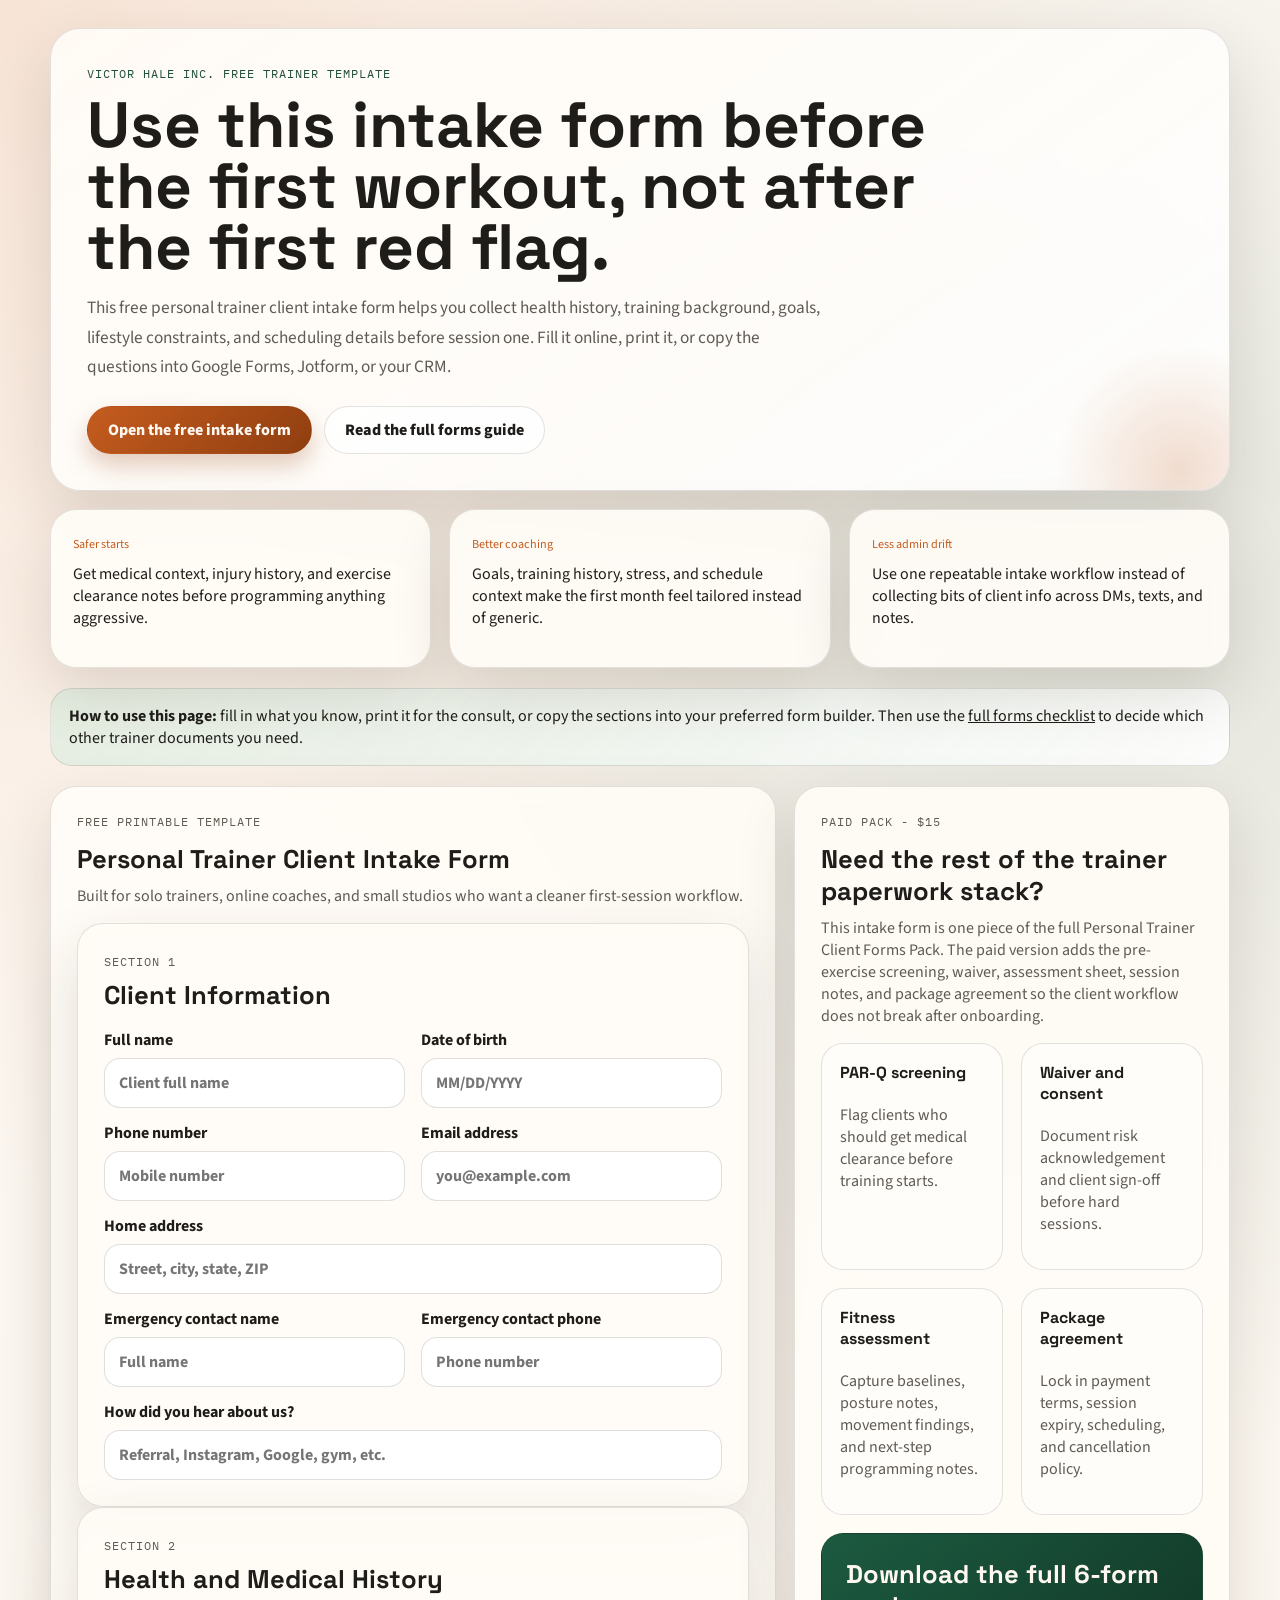
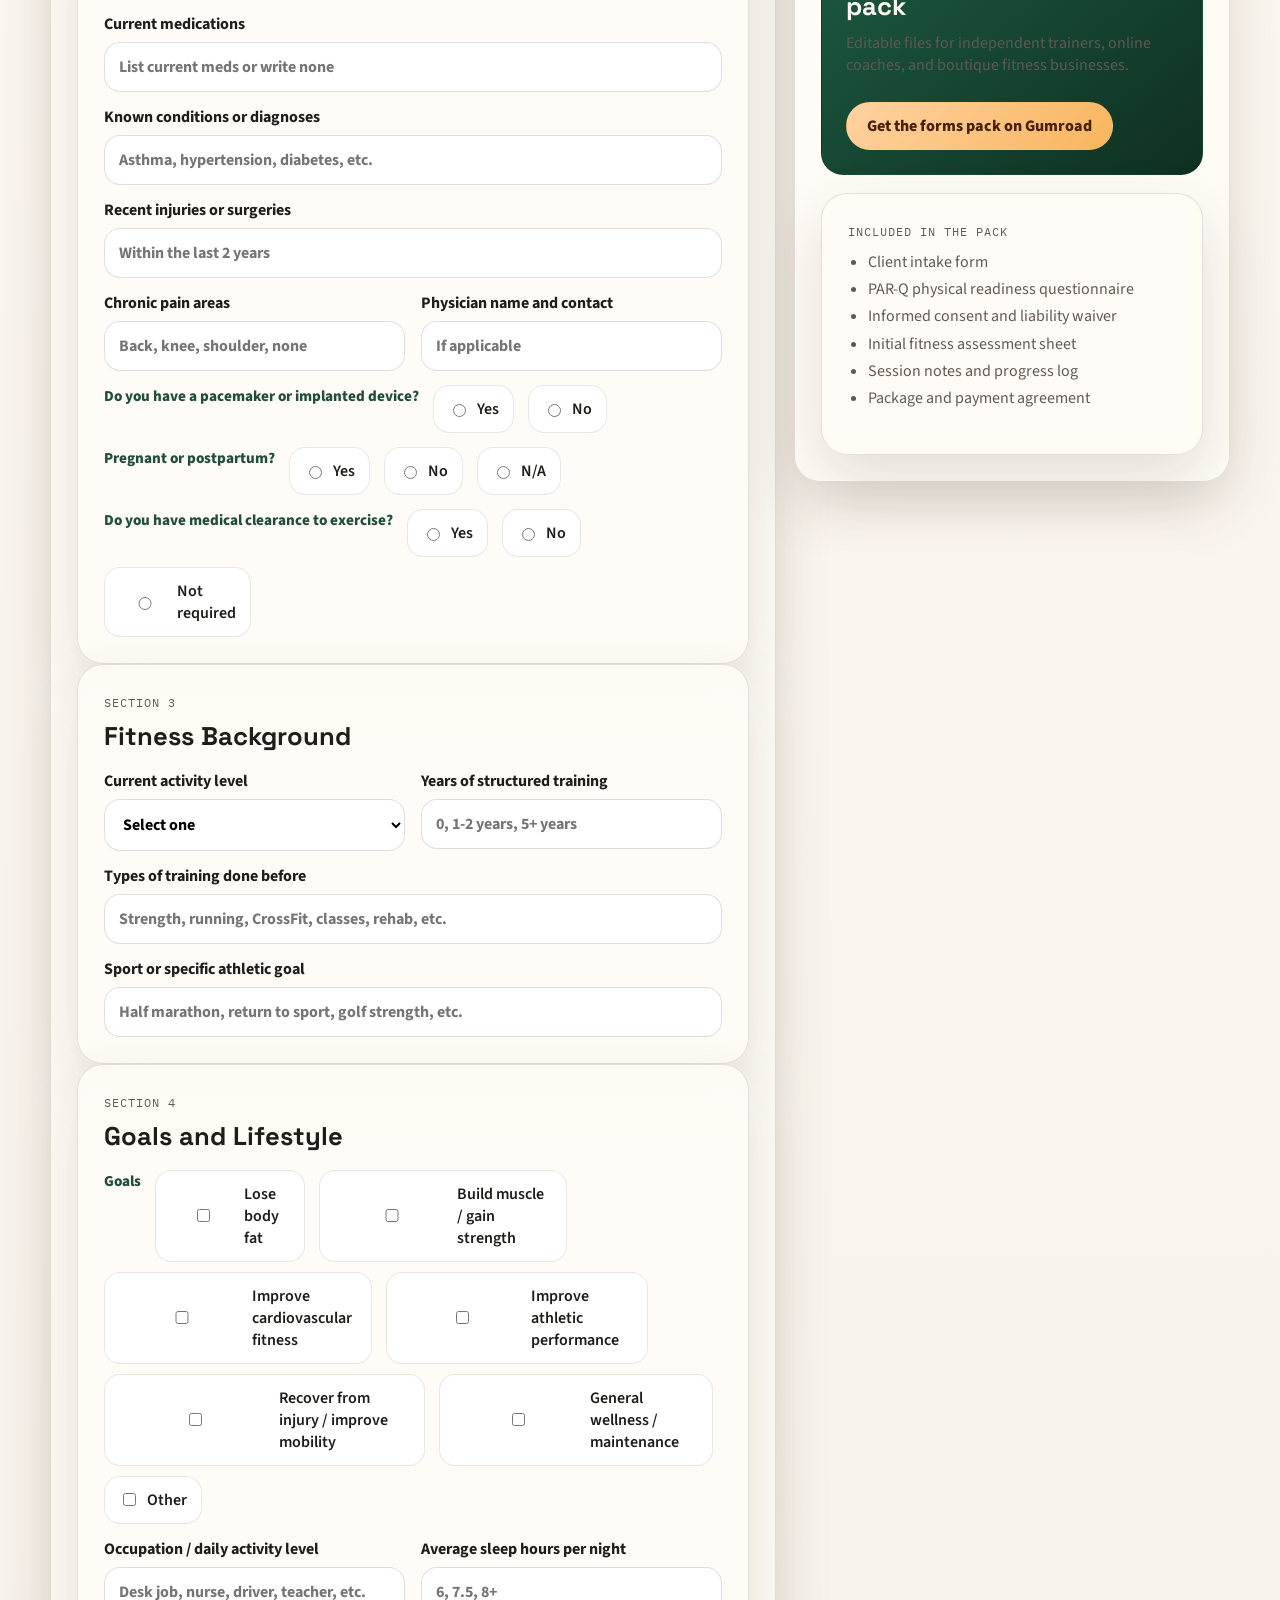
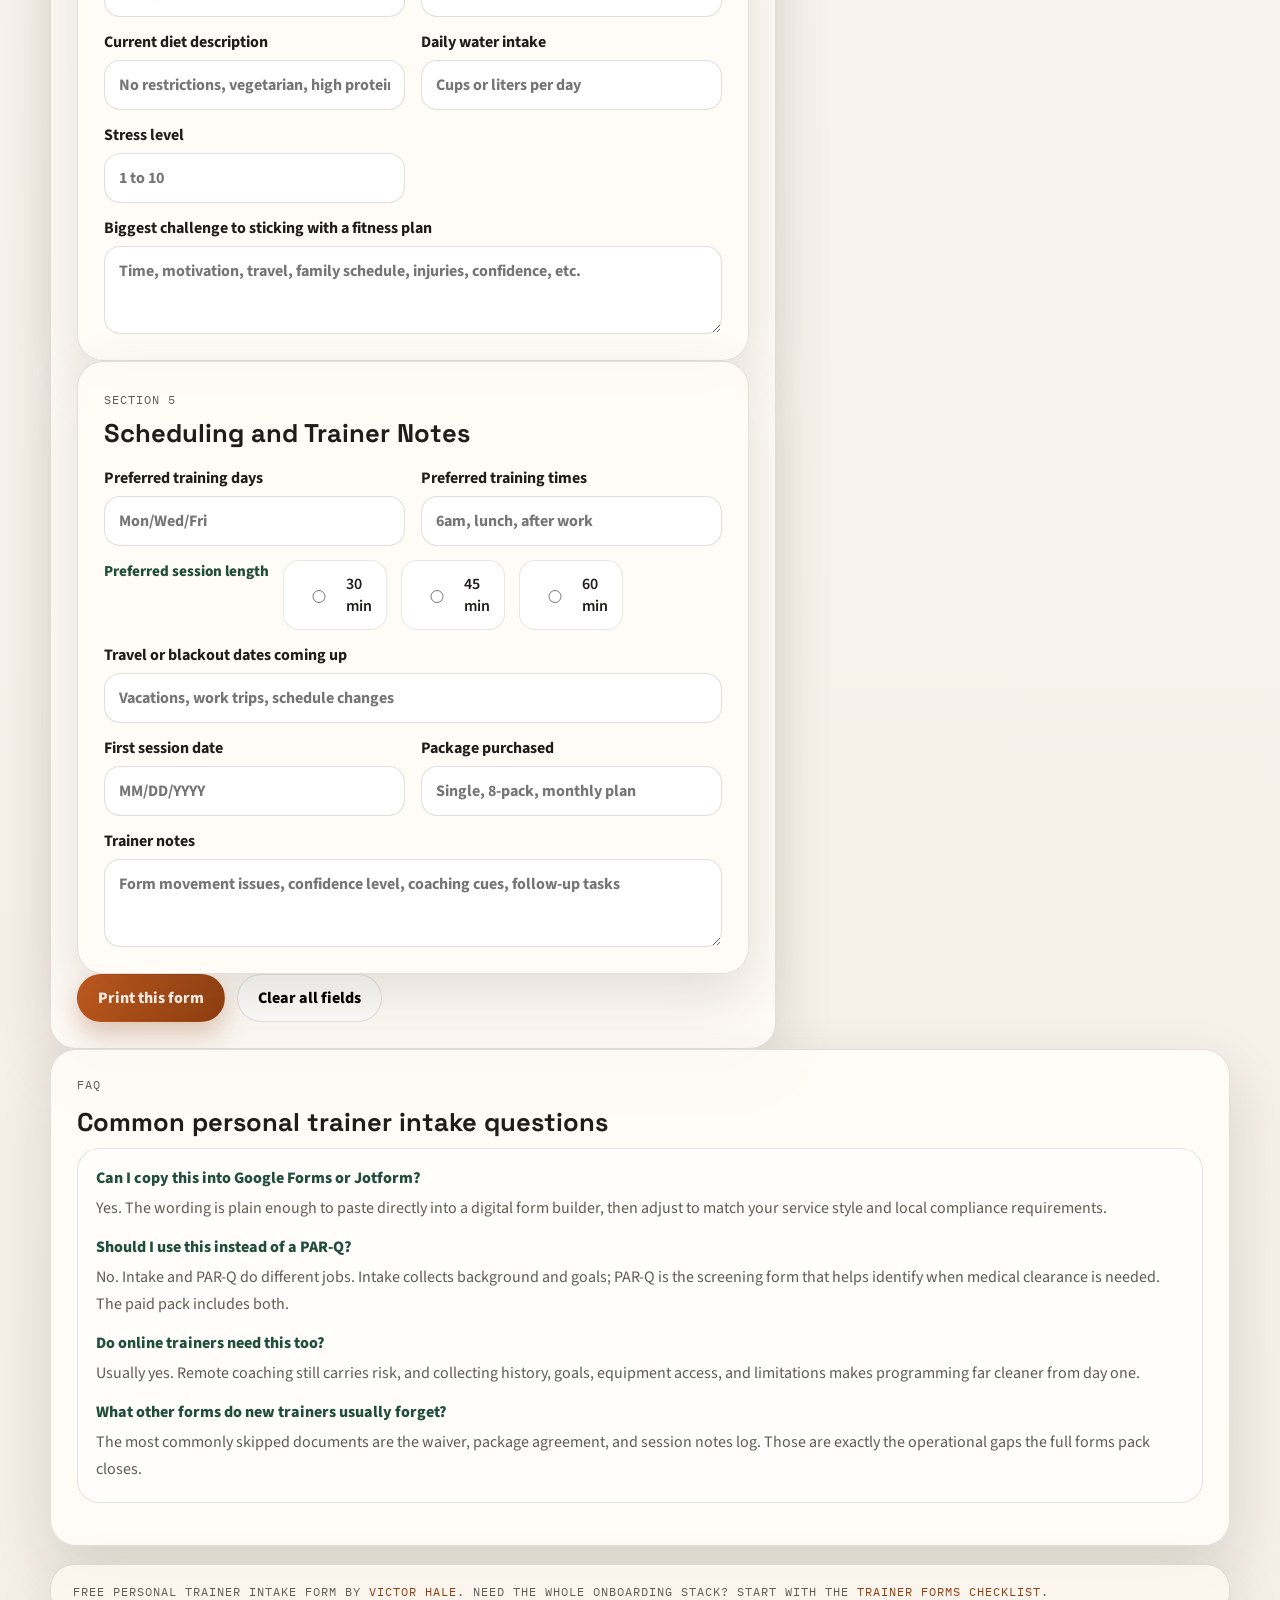
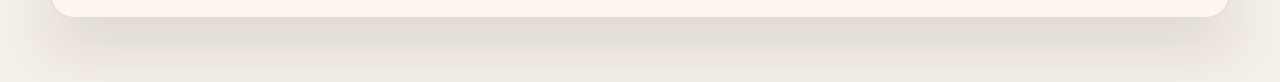
==== index.html @ cdfbf9d0 "Publish personal trainer SEO site" ====
<!doctype html>
<html lang="en">
  <head>
    <meta charset="utf-8">
    <meta name="viewport" content="width=device-width, initial-scale=1">
    <title>Free Personal Trainer Client Intake Form (Printable Template)</title>
    <meta
      name="description"
      content="Free printable personal trainer client intake form. Collect health history, fitness background, goals, lifestyle, and scheduling details before the first session."
    >
    <meta
      name="keywords"
      content="personal trainer client intake form, fitness intake form template, personal training forms, free personal trainer paperwork, printable trainer intake form"
    >
    <link rel="preconnect" href="https://fonts.googleapis.com">
    <link rel="preconnect" href="https://fonts.gstatic.com" crossorigin>
    <link
      href="https://fonts.googleapis.com/css2?family=IBM+Plex+Mono:wght@400;500&family=Source+Sans+3:wght@400;600;700&family=Space+Grotesk:wght@500;700&display=swap"
      rel="stylesheet"
    >
    <link rel="stylesheet" href="styles.css">
  </head>
  <body>
    <div class="page">
      <header class="hero">
        <p class="eyebrow">Victor Hale Inc. Free Trainer Template</p>
        <h1>Use this intake form before the first workout, not after the first red flag.</h1>
        <p class="hero-copy">
          This free personal trainer client intake form helps you collect health history, training background,
          goals, lifestyle constraints, and scheduling details before session one. Fill it online, print it, or
          copy the questions into Google Forms, Jotform, or your CRM.
        </p>
        <div class="action-row">
          <a class="button" href="#intake-form">Open the free intake form</a>
          <a class="ghost-button" href="/personal-trainer-forms-checklist.html">Read the full forms guide</a>
        </div>
      </header>

      <section class="proof" aria-label="Why trainers use intake forms">
        <article>
          <span>Safer starts</span>
          <p>Get medical context, injury history, and exercise clearance notes before programming anything aggressive.</p>
        </article>
        <article>
          <span>Better coaching</span>
          <p>Goals, training history, stress, and schedule context make the first month feel tailored instead of generic.</p>
        </article>
        <article>
          <span>Less admin drift</span>
          <p>Use one repeatable intake workflow instead of collecting bits of client info across DMs, texts, and notes.</p>
        </article>
      </section>

      <div class="note-bar">
        <strong>How to use this page:</strong> fill in what you know, print it for the consult, or copy the sections into
        your preferred form builder. Then use the <a href="/personal-trainer-forms-checklist.html">full forms checklist</a>
        to decide which other trainer documents you need.
      </div>

      <main class="content-grid">
        <section class="card" id="intake-form">
          <div class="print-header">Personal Trainer Client Intake Form</div>
          <p class="kicker">Free printable template</p>
          <h2>Personal Trainer Client Intake Form</h2>
          <p class="lede">
            Built for solo trainers, online coaches, and small studios who want a cleaner first-session workflow.
          </p>

          <form id="trainerIntakeForm" autocomplete="off">
            <div class="card">
              <p class="mini-label">Section 1</p>
              <h3>Client Information</h3>
              <div class="field-grid">
                <div class="field">
                  <label>Full name
                    <input type="text" placeholder="Client full name">
                  </label>
                </div>
                <div class="field">
                  <label>Date of birth
                    <input type="text" placeholder="MM/DD/YYYY">
                  </label>
                </div>
                <div class="field">
                  <label>Phone number
                    <input type="text" placeholder="Mobile number">
                  </label>
                </div>
                <div class="field">
                  <label>Email address
                    <input type="text" placeholder="you@example.com">
                  </label>
                </div>
                <div class="field full">
                  <label>Home address
                    <input type="text" placeholder="Street, city, state, ZIP">
                  </label>
                </div>
                <div class="field">
                  <label>Emergency contact name
                    <input type="text" placeholder="Full name">
                  </label>
                </div>
                <div class="field">
                  <label>Emergency contact phone
                    <input type="text" placeholder="Phone number">
                  </label>
                </div>
                <div class="field full">
                  <label>How did you hear about us?
                    <input type="text" placeholder="Referral, Instagram, Google, gym, etc.">
                  </label>
                </div>
              </div>
            </div>

            <div class="card">
              <p class="mini-label">Section 2</p>
              <h3>Health and Medical History</h3>
              <div class="field-grid">
                <div class="field full">
                  <label>Current medications
                    <input type="text" placeholder="List current meds or write none">
                  </label>
                </div>
                <div class="field full">
                  <label>Known conditions or diagnoses
                    <input type="text" placeholder="Asthma, hypertension, diabetes, etc.">
                  </label>
                </div>
                <div class="field full">
                  <label>Recent injuries or surgeries
                    <input type="text" placeholder="Within the last 2 years">
                  </label>
                </div>
                <div class="field">
                  <label>Chronic pain areas
                    <input type="text" placeholder="Back, knee, shoulder, none">
                  </label>
                </div>
                <div class="field">
                  <label>Physician name and contact
                    <input type="text" placeholder="If applicable">
                  </label>
                </div>
                <div class="radio-row">
                  <span class="section-label">Do you have a pacemaker or implanted device?</span>
                  <label><input type="radio" name="device"> Yes</label>
                  <label><input type="radio" name="device"> No</label>
                </div>
                <div class="radio-row">
                  <span class="section-label">Pregnant or postpartum?</span>
                  <label><input type="radio" name="pregnancy"> Yes</label>
                  <label><input type="radio" name="pregnancy"> No</label>
                  <label><input type="radio" name="pregnancy"> N/A</label>
                </div>
                <div class="radio-row">
                  <span class="section-label">Do you have medical clearance to exercise?</span>
                  <label><input type="radio" name="clearance"> Yes</label>
                  <label><input type="radio" name="clearance"> No</label>
                  <label><input type="radio" name="clearance"> Not required</label>
                </div>
              </div>
            </div>

            <div class="card">
              <p class="mini-label">Section 3</p>
              <h3>Fitness Background</h3>
              <div class="field-grid">
                <div class="field">
                  <label>Current activity level
                    <select>
                      <option value="">Select one</option>
                      <option>Sedentary</option>
                      <option>Light</option>
                      <option>Moderate</option>
                      <option>Active</option>
                      <option>Very active</option>
                    </select>
                  </label>
                </div>
                <div class="field">
                  <label>Years of structured training
                    <input type="text" placeholder="0, 1-2 years, 5+ years">
                  </label>
                </div>
                <div class="field full">
                  <label>Types of training done before
                    <input type="text" placeholder="Strength, running, CrossFit, classes, rehab, etc.">
                  </label>
                </div>
                <div class="field full">
                  <label>Sport or specific athletic goal
                    <input type="text" placeholder="Half marathon, return to sport, golf strength, etc.">
                  </label>
                </div>
              </div>
            </div>

            <div class="card">
              <p class="mini-label">Section 4</p>
              <h3>Goals and Lifestyle</h3>
              <div class="field-grid">
                <div class="check-row">
                  <span class="section-label">Goals</span>
                  <label><input type="checkbox"> Lose body fat</label>
                  <label><input type="checkbox"> Build muscle / gain strength</label>
                  <label><input type="checkbox"> Improve cardiovascular fitness</label>
                  <label><input type="checkbox"> Improve athletic performance</label>
                  <label><input type="checkbox"> Recover from injury / improve mobility</label>
                  <label><input type="checkbox"> General wellness / maintenance</label>
                  <label><input type="checkbox"> Other</label>
                </div>
                <div class="field">
                  <label>Occupation / daily activity level
                    <input type="text" placeholder="Desk job, nurse, driver, teacher, etc.">
                  </label>
                </div>
                <div class="field">
                  <label>Average sleep hours per night
                    <input type="text" placeholder="6, 7.5, 8+">
                  </label>
                </div>
                <div class="field">
                  <label>Current diet description
                    <input type="text" placeholder="No restrictions, vegetarian, high protein, etc.">
                  </label>
                </div>
                <div class="field">
                  <label>Daily water intake
                    <input type="text" placeholder="Cups or liters per day">
                  </label>
                </div>
                <div class="field">
                  <label>Stress level
                    <input type="text" placeholder="1 to 10">
                  </label>
                </div>
                <div class="field full">
                  <label>Biggest challenge to sticking with a fitness plan
                    <textarea placeholder="Time, motivation, travel, family schedule, injuries, confidence, etc."></textarea>
                  </label>
                </div>
              </div>
            </div>

            <div class="card">
              <p class="mini-label">Section 5</p>
              <h3>Scheduling and Trainer Notes</h3>
              <div class="field-grid">
                <div class="field">
                  <label>Preferred training days
                    <input type="text" placeholder="Mon/Wed/Fri">
                  </label>
                </div>
                <div class="field">
                  <label>Preferred training times
                    <input type="text" placeholder="6am, lunch, after work">
                  </label>
                </div>
                <div class="pill-row">
                  <span class="section-label">Preferred session length</span>
                  <label><input type="radio" name="session-length"> 30 min</label>
                  <label><input type="radio" name="session-length"> 45 min</label>
                  <label><input type="radio" name="session-length"> 60 min</label>
                </div>
                <div class="field full">
                  <label>Travel or blackout dates coming up
                    <input type="text" placeholder="Vacations, work trips, schedule changes">
                  </label>
                </div>
                <div class="field">
                  <label>First session date
                    <input type="text" placeholder="MM/DD/YYYY">
                  </label>
                </div>
                <div class="field">
                  <label>Package purchased
                    <input type="text" placeholder="Single, 8-pack, monthly plan">
                  </label>
                </div>
                <div class="field full">
                  <label>Trainer notes
                    <textarea placeholder="Form movement issues, confidence level, coaching cues, follow-up tasks"></textarea>
                  </label>
                </div>
              </div>
            </div>
          </form>

          <div class="button-row action-row">
            <button class="button" id="printButton" type="button">Print this form</button>
            <button class="ghost-button" id="clearButton" type="button">Clear all fields</button>
          </div>
        </section>

        <aside class="card sidebar-card">
          <p class="kicker">Paid pack - $15</p>
          <h2>Need the rest of the trainer paperwork stack?</h2>
          <p>
            This intake form is one piece of the full Personal Trainer Client Forms Pack. The paid version adds the
            pre-exercise screening, waiver, assessment sheet, session notes, and package agreement so the client
            workflow does not break after onboarding.
          </p>
          <div class="pack-grid">
            <div class="pack-card">
              <h4>PAR-Q screening</h4>
              <p>Flag clients who should get medical clearance before training starts.</p>
            </div>
            <div class="pack-card">
              <h4>Waiver and consent</h4>
              <p>Document risk acknowledgement and client sign-off before hard sessions.</p>
            </div>
            <div class="pack-card">
              <h4>Fitness assessment</h4>
              <p>Capture baselines, posture notes, movement findings, and next-step programming notes.</p>
            </div>
            <div class="pack-card">
              <h4>Package agreement</h4>
              <p>Lock in payment terms, session expiry, scheduling, and cancellation policy.</p>
            </div>
          </div>
          <div class="cta" style="margin-top: 18px;">
            <h3>Download the full 6-form pack</h3>
            <p>Editable files for independent trainers, online coaches, and boutique fitness businesses.</p>
            <a class="button" href="https://victorhale1.gumroad.com/l/ynisz" target="_blank" rel="noopener">Get the forms pack on Gumroad</a>
          </div>
          <div class="card" style="margin-top: 18px;">
            <p class="mini-label">Included in the pack</p>
            <ul class="checklist">
              <li>Client intake form</li>
              <li>PAR-Q physical readiness questionnaire</li>
              <li>Informed consent and liability waiver</li>
              <li>Initial fitness assessment sheet</li>
              <li>Session notes and progress log</li>
              <li>Package and payment agreement</li>
            </ul>
          </div>
        </aside>
      </main>

      <section class="card">
        <p class="kicker">FAQ</p>
        <h2>Common personal trainer intake questions</h2>
        <dl class="faq">
          <dt>Can I copy this into Google Forms or Jotform?</dt>
          <dd>Yes. The wording is plain enough to paste directly into a digital form builder, then adjust to match your service style and local compliance requirements.</dd>

          <dt>Should I use this instead of a PAR-Q?</dt>
          <dd>No. Intake and PAR-Q do different jobs. Intake collects background and goals; PAR-Q is the screening form that helps identify when medical clearance is needed. The paid pack includes both.</dd>

          <dt>Do online trainers need this too?</dt>
          <dd>Usually yes. Remote coaching still carries risk, and collecting history, goals, equipment access, and limitations makes programming far cleaner from day one.</dd>

          <dt>What other forms do new trainers usually forget?</dt>
          <dd>The most commonly skipped documents are the waiver, package agreement, and session notes log. Those are exactly the operational gaps the full forms pack closes.</dd>
        </dl>
      </section>

      <footer class="footer">
        Free personal trainer intake form by <a href="https://victorhale1.gumroad.com/l/ynisz" target="_blank" rel="noopener">Victor Hale</a>.
        Need the whole onboarding stack? Start with the <a href="/personal-trainer-forms-checklist.html">trainer forms checklist</a>.
      </footer>
    </div>

    <script>
      const form = document.getElementById("trainerIntakeForm");
      document.getElementById("printButton").addEventListener("click", () => window.print());
      document.getElementById("clearButton").addEventListener("click", () => form.reset());
    </script>
  </body>
</html>
---- styles.css ----
:root {
  --bg: #f4efe7;
  --paper: rgba(255, 252, 247, 0.92);
  --paper-strong: #fffdf9;
  --ink: #1f1d1a;
  --muted: #5f5a53;
  --line: rgba(31, 29, 26, 0.12);
  --brand: #c55c1f;
  --brand-deep: #8f3e10;
  --brand-soft: #f6dcc7;
  --accent: #204e39;
  --accent-soft: #dcecdf;
  --shadow: 0 24px 60px rgba(60, 45, 28, 0.14);
}

* {
  box-sizing: border-box;
}

html {
  scroll-behavior: smooth;
}

body {
  margin: 0;
  font-family: "Source Sans 3", sans-serif;
  color: var(--ink);
  background:
    radial-gradient(circle at top left, rgba(197, 92, 31, 0.14), transparent 24%),
    radial-gradient(circle at 85% 12%, rgba(32, 78, 57, 0.12), transparent 20%),
    linear-gradient(180deg, #fffaf4 0%, var(--bg) 100%);
}

a {
  color: inherit;
}

button,
input,
select,
textarea {
  font: inherit;
}

.page {
  width: min(1180px, calc(100% - 32px));
  margin: 0 auto;
  padding: 28px 0 64px;
}

.hero,
.card,
.proof article,
.footer {
  border: 1px solid var(--line);
  box-shadow: var(--shadow);
  backdrop-filter: blur(10px);
}

.hero {
  position: relative;
  overflow: hidden;
  padding: 36px;
  border-radius: 30px;
  background: linear-gradient(145deg, rgba(255, 251, 246, 0.95), rgba(255, 255, 255, 0.88));
}

.hero::after {
  content: "";
  position: absolute;
  inset: auto -80px -110px auto;
  width: 260px;
  height: 260px;
  border-radius: 50%;
  background: radial-gradient(circle, rgba(197, 92, 31, 0.2), transparent 68%);
  pointer-events: none;
}

.eyebrow,
.kicker,
.mini-label,
.footer {
  font-family: "IBM Plex Mono", monospace;
  letter-spacing: 0.08em;
  text-transform: uppercase;
}

.eyebrow,
.kicker {
  margin: 0 0 14px;
  color: var(--accent);
  font-size: 0.78rem;
}

h1,
h2,
h3,
h4,
p,
ul,
ol,
dl {
  margin-top: 0;
}

h1,
h2,
h3,
h4 {
  font-family: "Space Grotesk", sans-serif;
}

h1 {
  max-width: 880px;
  margin-bottom: 16px;
  font-size: clamp(2.8rem, 5vw, 5.1rem);
  line-height: 0.95;
}

.hero-copy,
.lede,
.faq dd,
.note,
.card p,
.checklist li,
.timeline li,
.field-hint {
  color: var(--muted);
}

.hero-copy {
  max-width: 740px;
  margin-bottom: 24px;
  font-size: 1.08rem;
  line-height: 1.7;
}

.action-row,
.button-row,
.proof,
.content-grid,
.two-col,
.benefit-grid,
.pack-grid {
  display: grid;
  gap: 18px;
}

.action-row {
  display: flex;
  flex-wrap: wrap;
  gap: 12px;
  align-items: center;
}

.button,
.ghost-button {
  display: inline-flex;
  align-items: center;
  justify-content: center;
  min-height: 48px;
  padding: 0 20px;
  border-radius: 999px;
  border: 1px solid var(--line);
  font-weight: 800;
  text-decoration: none;
  transition: transform 160ms ease, box-shadow 160ms ease, background 160ms ease;
  cursor: pointer;
}

.button:hover,
.ghost-button:hover {
  transform: translateY(-1px);
}

.button {
  color: #fff8f1;
  background: linear-gradient(135deg, var(--brand), var(--brand-deep));
  border-color: transparent;
  box-shadow: 0 12px 24px rgba(143, 62, 16, 0.26);
}

.ghost-button {
  background: rgba(255, 255, 255, 0.72);
}

.proof {
  margin: 18px 0;
  grid-template-columns: repeat(3, minmax(0, 1fr));
}

.proof article,
.card {
  border-radius: 26px;
  background: var(--paper);
}

.proof article {
  padding: 22px;
}

.proof span,
.mini-label {
  display: inline-block;
  margin-bottom: 10px;
  color: var(--brand);
  font-size: 0.76rem;
}

.content-grid {
  grid-template-columns: minmax(0, 1.5fr) minmax(300px, 0.9fr);
  align-items: start;
}

.card {
  padding: 26px;
}

.card h2,
.card h3 {
  margin-bottom: 10px;
  font-size: clamp(1.5rem, 2vw, 2.2rem);
}

.field-grid,
.signature-grid {
  display: grid;
  gap: 14px 16px;
  grid-template-columns: repeat(2, minmax(0, 1fr));
}

.field-grid {
  margin-top: 18px;
}

.field,
.pill-row,
.radio-row {
  grid-column: span 1;
}

.field.full,
.signature-grid .field,
.pill-row,
.radio-row,
.check-row {
  grid-column: 1 / -1;
}

label {
  display: grid;
  gap: 7px;
  font-weight: 700;
}

input,
select,
textarea {
  width: 100%;
  padding: 13px 14px;
  border: 1px solid rgba(31, 29, 26, 0.14);
  border-radius: 16px;
  background: rgba(255, 255, 255, 0.94);
}

textarea {
  min-height: 88px;
  resize: vertical;
}

.pill-row,
.radio-row,
.check-row {
  display: flex;
  flex-wrap: wrap;
  gap: 10px 14px;
}

.pill-row label,
.radio-row label,
.check-row label {
  display: inline-flex;
  align-items: center;
  gap: 8px;
  padding: 12px 14px;
  border: 1px solid rgba(31, 29, 26, 0.1);
  border-radius: 16px;
  background: rgba(255, 255, 255, 0.9);
  font-weight: 600;
}

.section-label {
  margin-bottom: 8px;
  color: var(--accent);
  font-weight: 800;
  font-size: 0.95rem;
}

.note-bar,
.cta,
.faq,
.pack-card,
.guide-list article {
  border: 1px solid var(--line);
  border-radius: 22px;
}

.note-bar {
  margin: 20px 0;
  padding: 16px 18px;
  background: linear-gradient(135deg, rgba(220, 236, 223, 0.72), rgba(255, 255, 255, 0.88));
}

.cta {
  padding: 24px;
  color: #fff8f1;
  background: linear-gradient(140deg, #1c5a40 0%, #0f3021 100%);
}

.cta h3,
.cta p {
  max-width: 520px;
}

.cta .button {
  margin-top: 10px;
  background: linear-gradient(135deg, #ffd2a3, #f8b55c);
  color: #472103;
  box-shadow: none;
}

.checklist,
.timeline {
  padding-left: 20px;
  line-height: 1.7;
}

.benefit-grid,
.pack-grid,
.guide-list {
  margin-top: 16px;
}

.benefit-grid,
.guide-list {
  grid-template-columns: repeat(2, minmax(0, 1fr));
}

.pack-grid {
  grid-template-columns: repeat(2, minmax(0, 1fr));
}

.pack-card,
.guide-list article {
  padding: 18px;
  background: var(--paper-strong);
}

.faq {
  padding: 18px;
  background: rgba(255, 255, 255, 0.82);
}

.faq dt {
  margin-bottom: 6px;
  color: var(--accent);
  font-weight: 800;
}

.faq dd {
  margin: 0 0 14px;
  line-height: 1.7;
}

.faq dd:last-child {
  margin-bottom: 0;
}

.footer {
  margin-top: 18px;
  padding: 18px 22px;
  border-radius: 24px;
  background: rgba(255, 248, 241, 0.82);
  font-size: 0.78rem;
  color: var(--muted);
}

.footer a {
  color: var(--brand-deep);
  text-decoration: none;
}

.print-header {
  display: none;
}

@media (max-width: 980px) {
  .content-grid,
  .proof,
  .benefit-grid,
  .guide-list,
  .pack-grid,
  .field-grid,
  .signature-grid {
    grid-template-columns: 1fr;
  }

  .hero,
  .card {
    padding: 22px;
  }

  .page {
    width: min(100% - 20px, 1180px);
    padding-top: 20px;
  }
}

@media print {
  body {
    background: #fff;
    color: #000;
    font-size: 11pt;
  }

  .page {
    width: 100%;
    margin: 0;
    padding: 0;
  }

  .hero,
  .proof,
  .note-bar,
  .button-row,
  .cta,
  .footer,
  .sidebar-card,
  .guide-nav {
    display: none !important;
  }

  .card {
    border: 1px solid #bbb;
    box-shadow: none;
    background: #fff;
    break-inside: avoid;
    page-break-inside: avoid;
    margin-bottom: 12px;
  }

  input,
  select,
  textarea {
    border: none;
    border-bottom: 1px solid #999;
    border-radius: 0;
    padding: 3px 0;
    background: transparent;
  }

  .pill-row label,
  .radio-row label,
  .check-row label {
    border: none;
    padding: 0;
    background: transparent;
  }

  .print-header {
    display: block;
    margin-bottom: 12px;
    padding-bottom: 8px;
    border-bottom: 2px solid #000;
    font-family: "Space Grotesk", sans-serif;
    font-size: 16pt;
    font-weight: 700;
  }
}
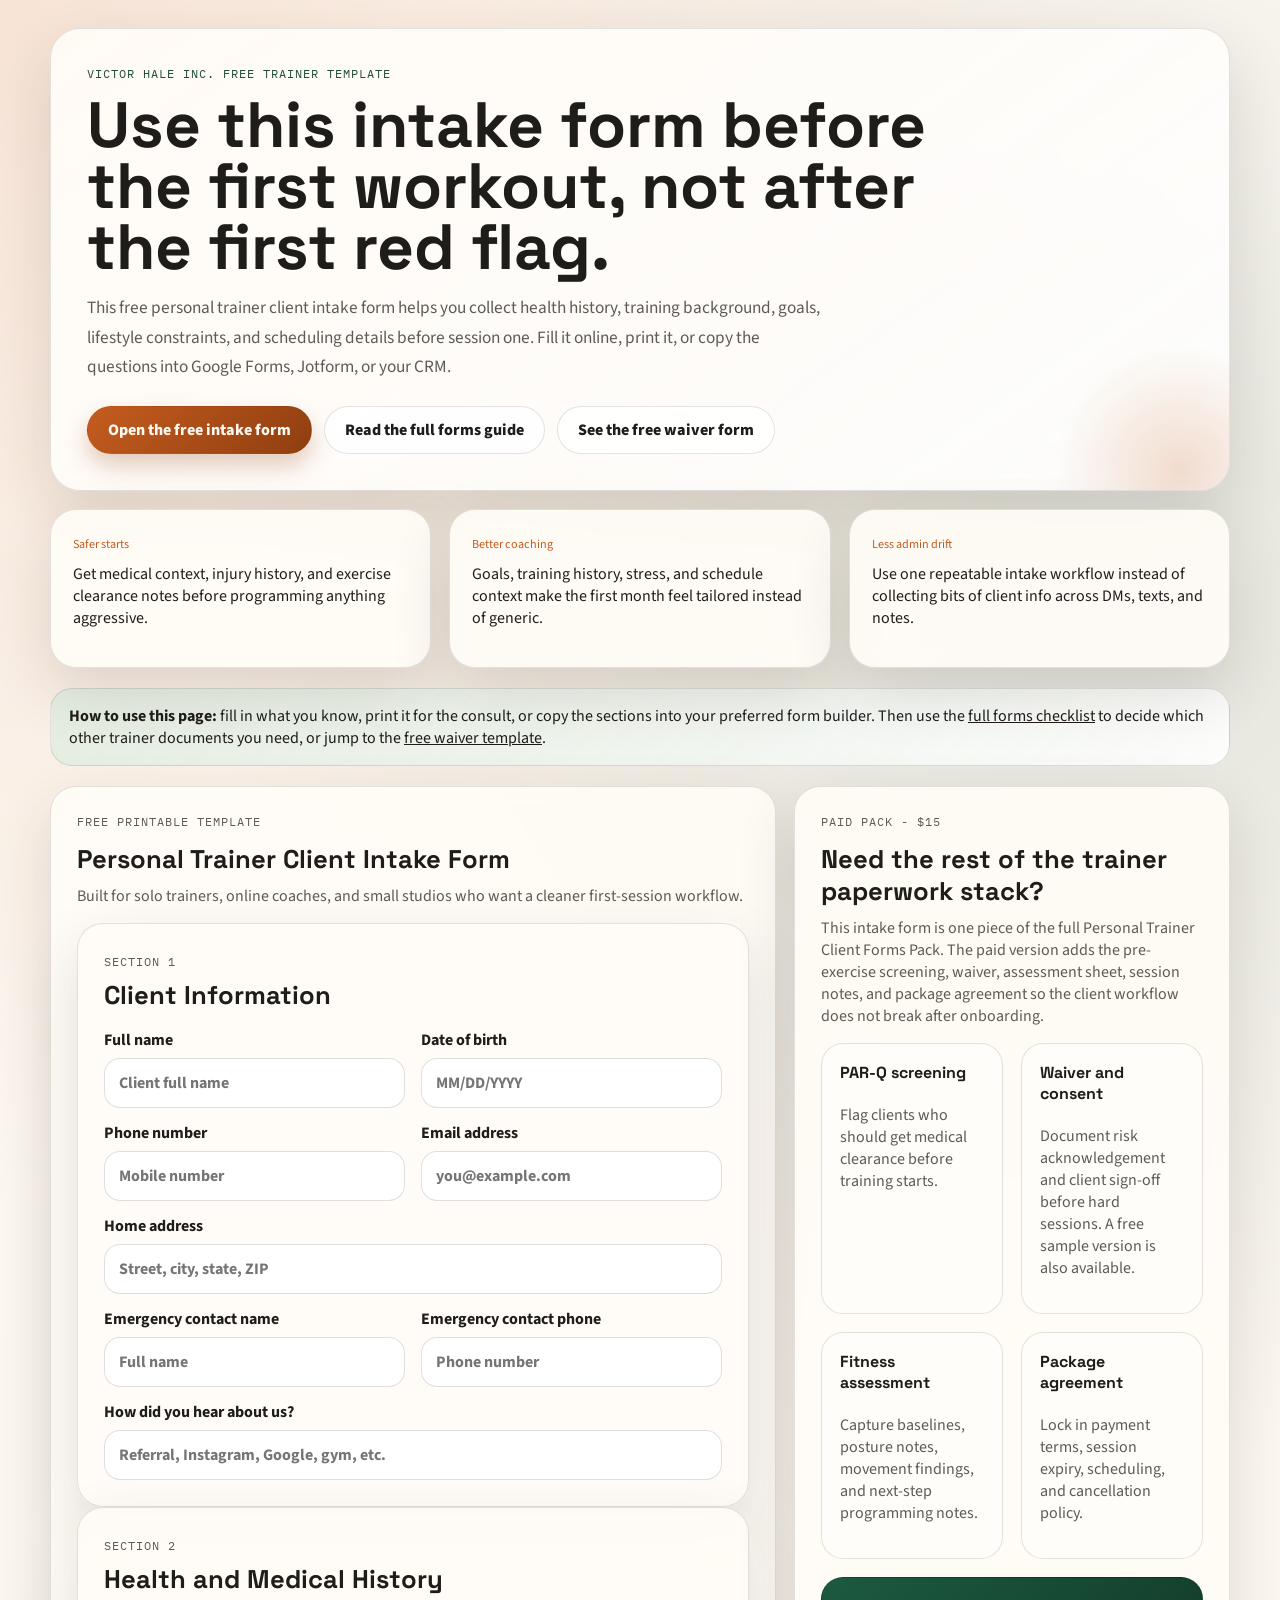
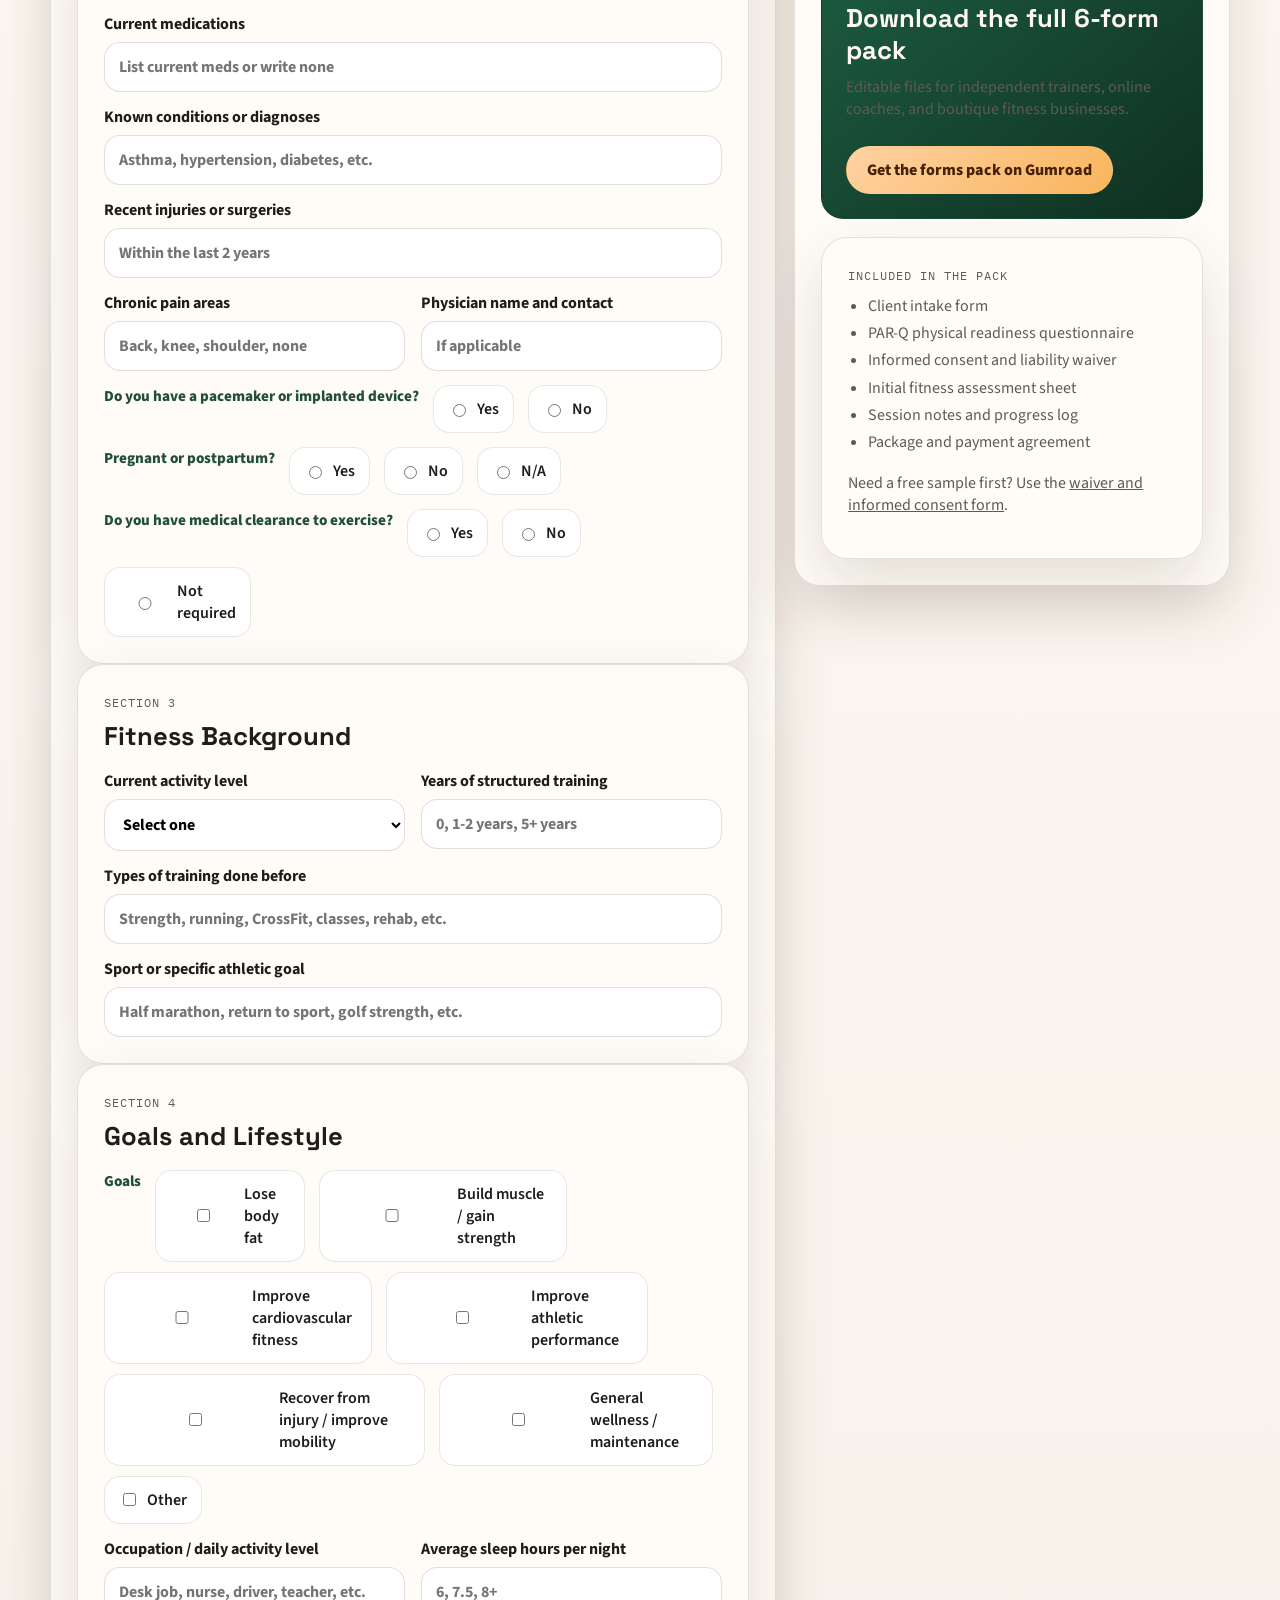
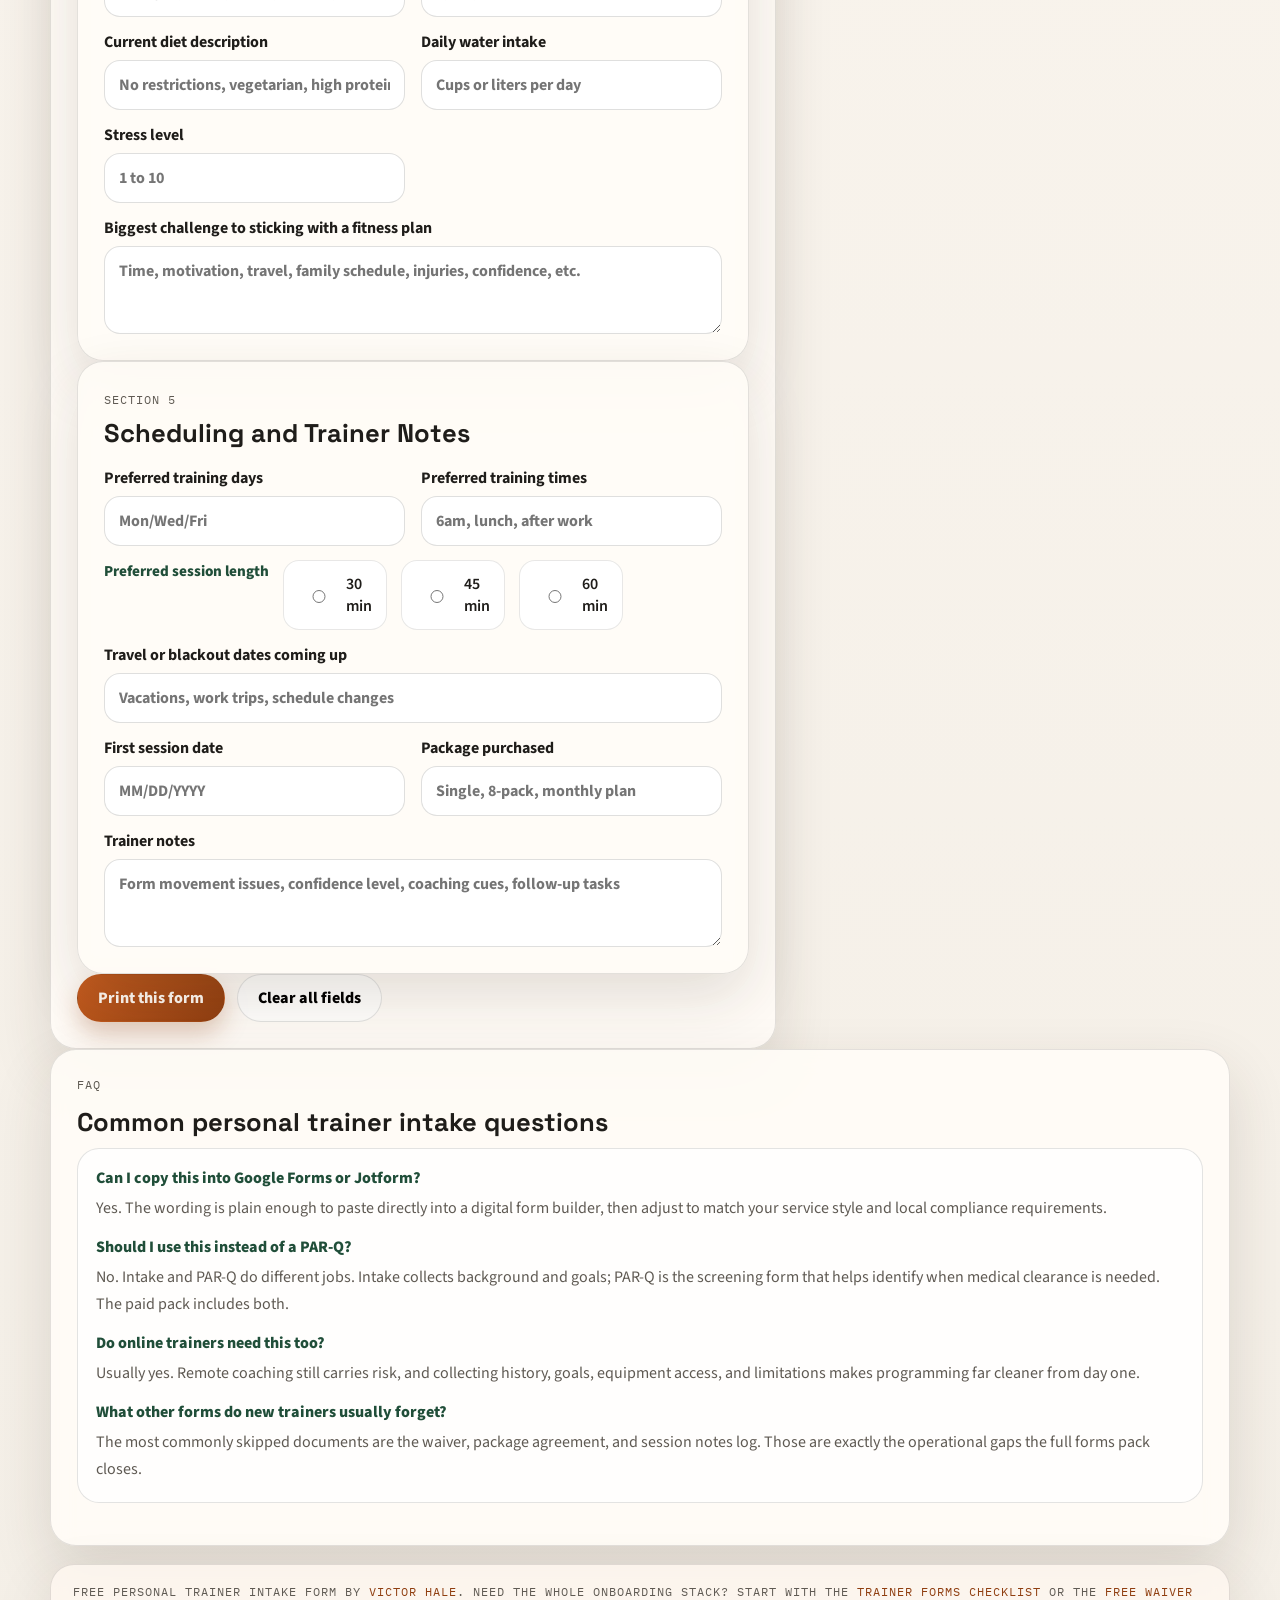
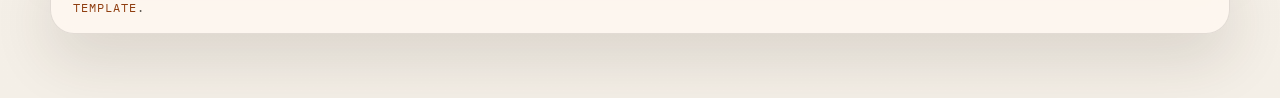
==== commit b69bfd4f: "Add trainer waiver SEO page" ====
--- a/index.html
+++ b/index.html
@@ -32,7 +32,8 @@
         </p>
         <div class="action-row">
           <a class="button" href="#intake-form">Open the free intake form</a>
-          <a class="ghost-button" href="/personal-trainer-forms-checklist.html">Read the full forms guide</a>
+          <a class="ghost-button" href="personal-trainer-forms-checklist.html">Read the full forms guide</a>
+          <a class="ghost-button" href="personal-trainer-waiver-and-informed-consent-form.html">See the free waiver form</a>
         </div>
       </header>
 
@@ -53,8 +54,9 @@
 
       <div class="note-bar">
         <strong>How to use this page:</strong> fill in what you know, print it for the consult, or copy the sections into
-        your preferred form builder. Then use the <a href="/personal-trainer-forms-checklist.html">full forms checklist</a>
-        to decide which other trainer documents you need.
+        your preferred form builder. Then use the <a href="personal-trainer-forms-checklist.html">full forms checklist</a>
+        to decide which other trainer documents you need, or jump to the
+        <a href="personal-trainer-waiver-and-informed-consent-form.html">free waiver template</a>.
       </div>
 
       <main class="content-grid">
@@ -309,7 +311,7 @@
             </div>
             <div class="pack-card">
               <h4>Waiver and consent</h4>
-              <p>Document risk acknowledgement and client sign-off before hard sessions.</p>
+              <p>Document risk acknowledgement and client sign-off before hard sessions. A free sample version is also available.</p>
             </div>
             <div class="pack-card">
               <h4>Fitness assessment</h4>
@@ -335,6 +337,7 @@
               <li>Session notes and progress log</li>
               <li>Package and payment agreement</li>
             </ul>
+            <p class="note">Need a free sample first? Use the <a href="personal-trainer-waiver-and-informed-consent-form.html">waiver and informed consent form</a>.</p>
           </div>
         </aside>
       </main>
@@ -359,7 +362,8 @@
 
       <footer class="footer">
         Free personal trainer intake form by <a href="https://victorhale1.gumroad.com/l/ynisz" target="_blank" rel="noopener">Victor Hale</a>.
-        Need the whole onboarding stack? Start with the <a href="/personal-trainer-forms-checklist.html">trainer forms checklist</a>.
+        Need the whole onboarding stack? Start with the <a href="personal-trainer-forms-checklist.html">trainer forms checklist</a>
+        or the <a href="personal-trainer-waiver-and-informed-consent-form.html">free waiver template</a>.
       </footer>
     </div>
 
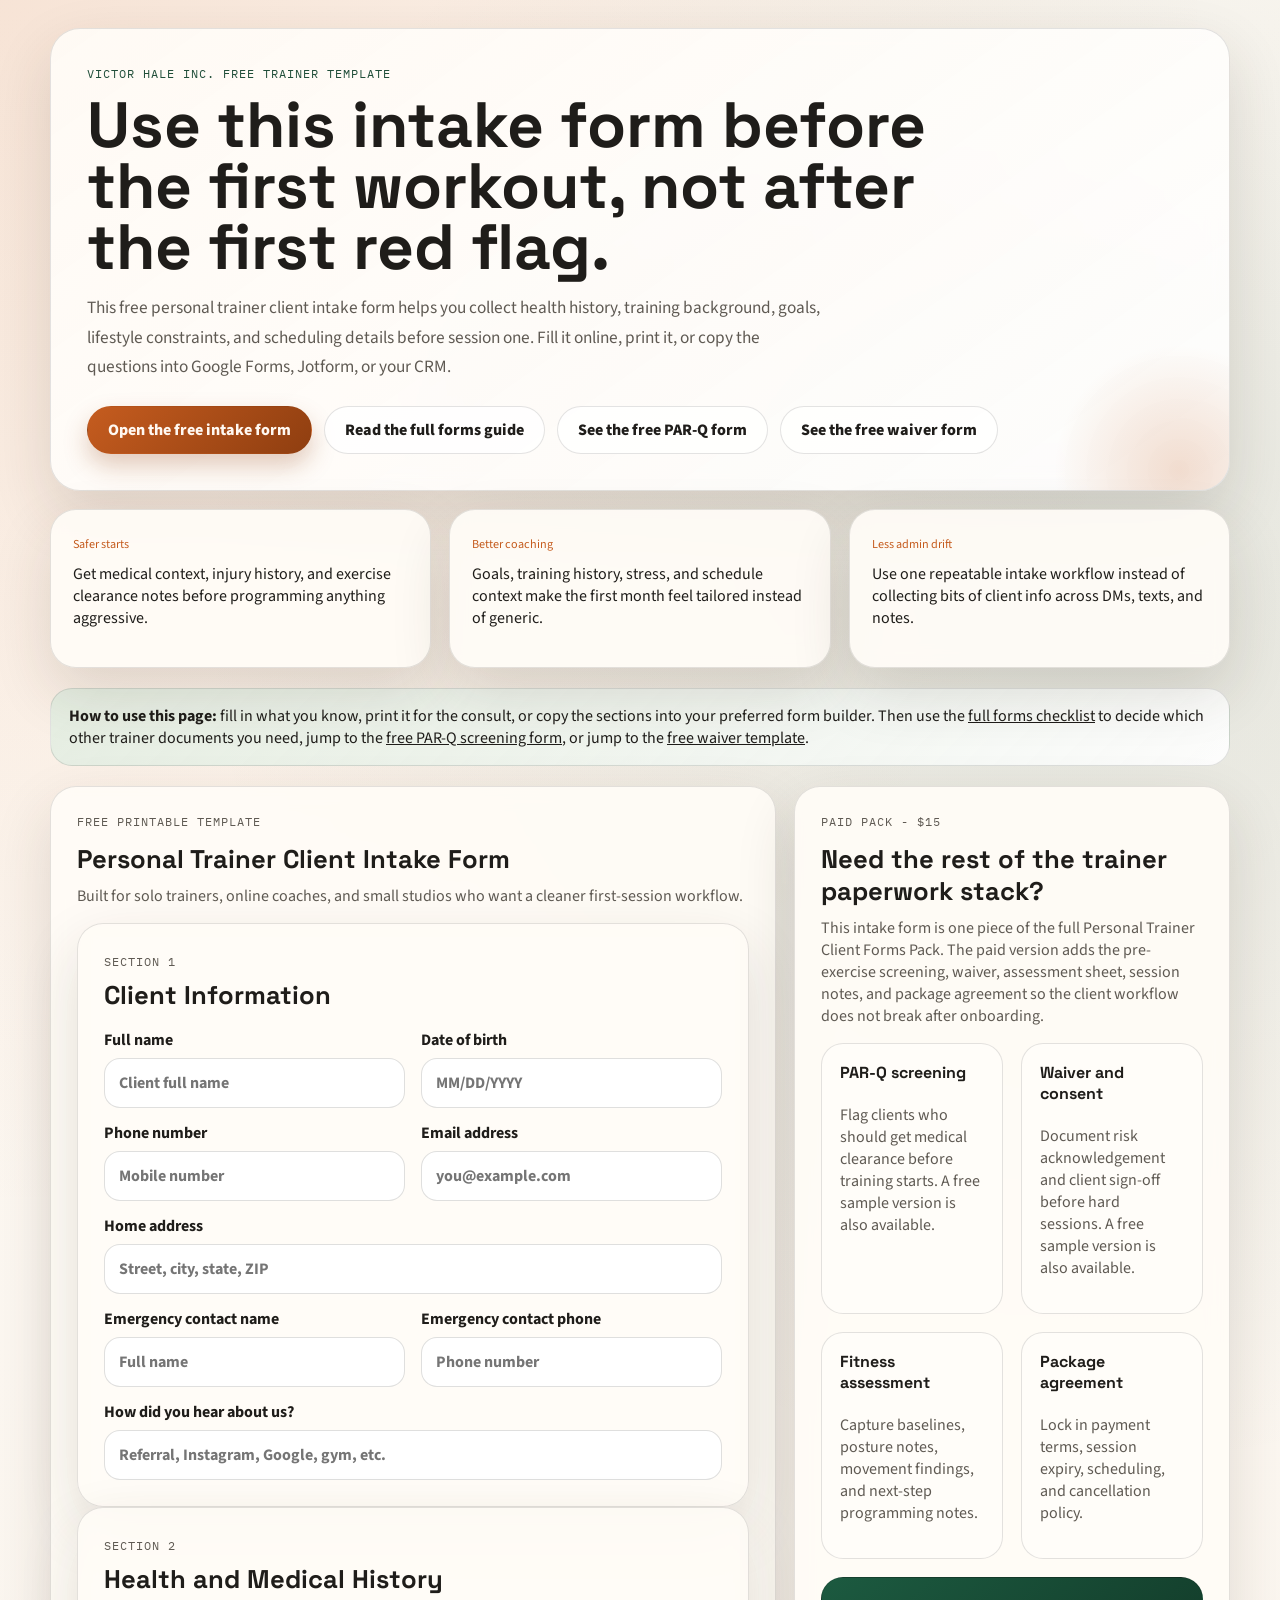
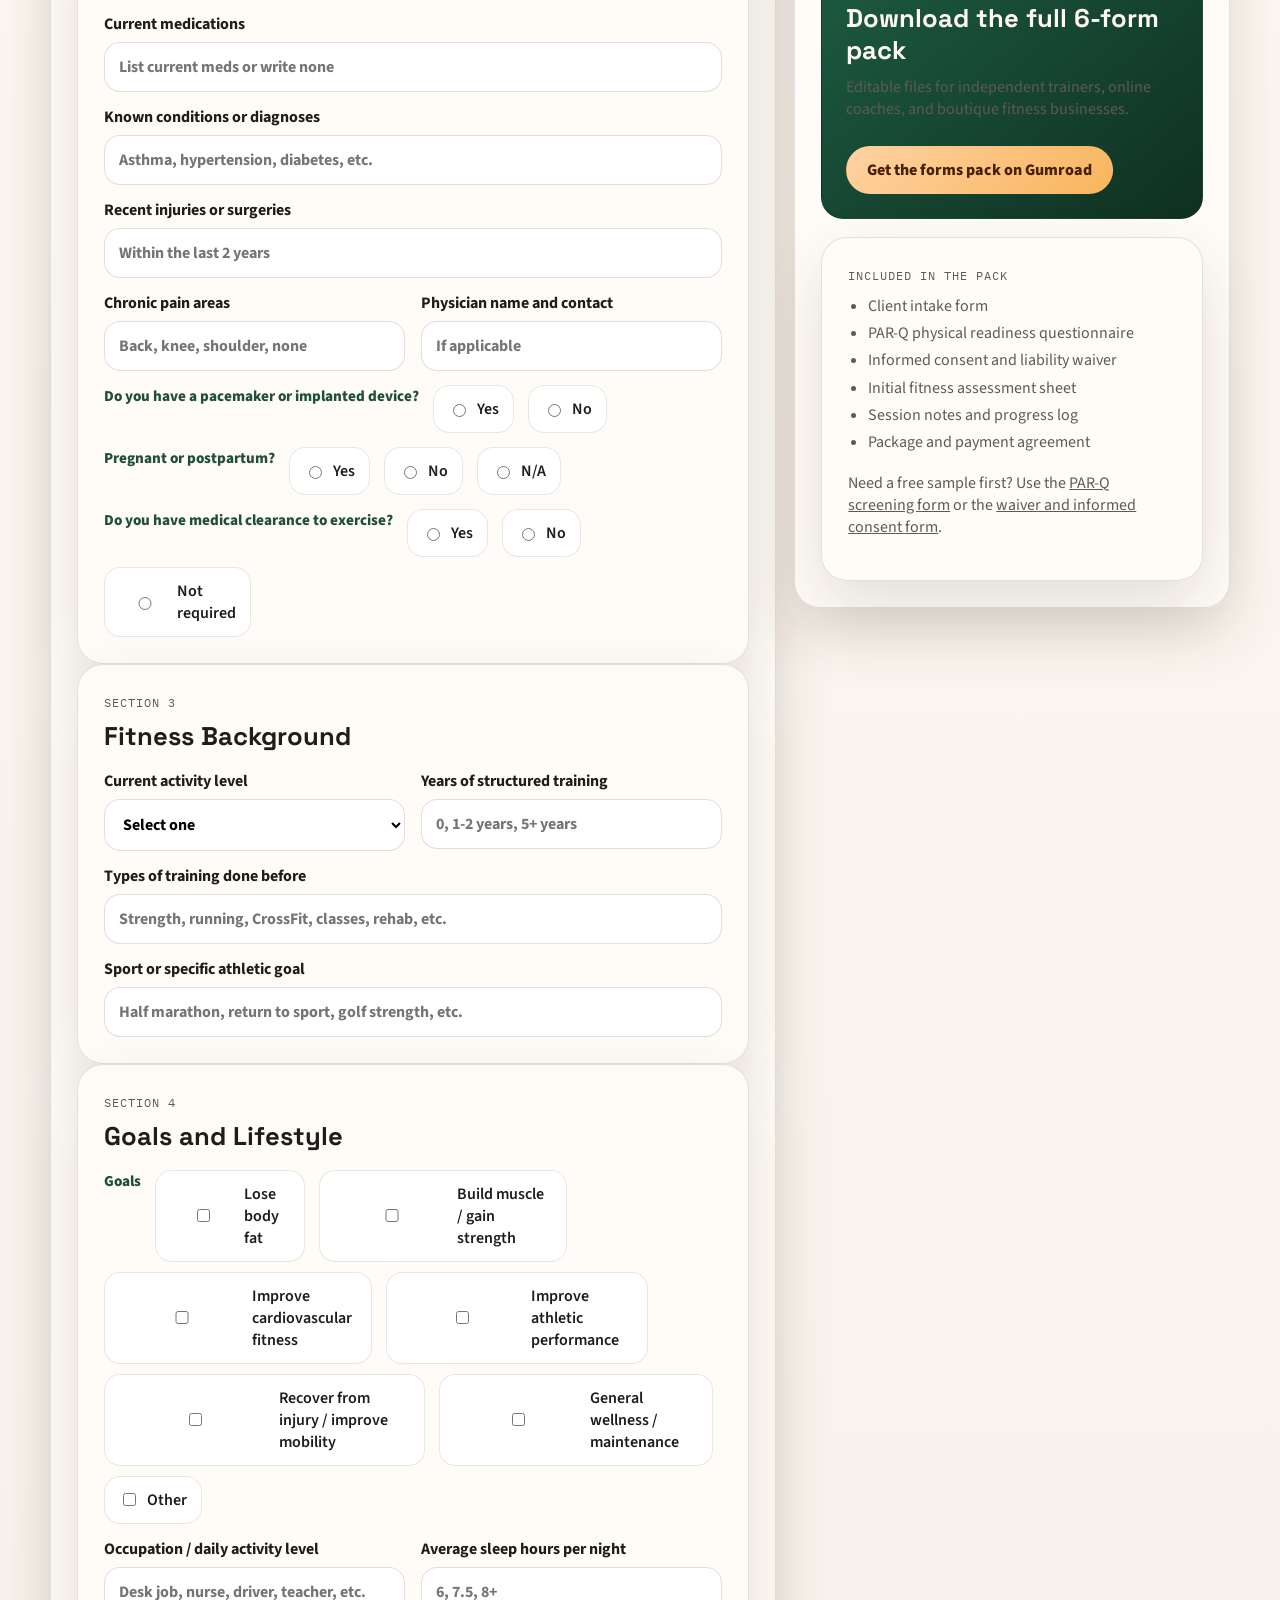
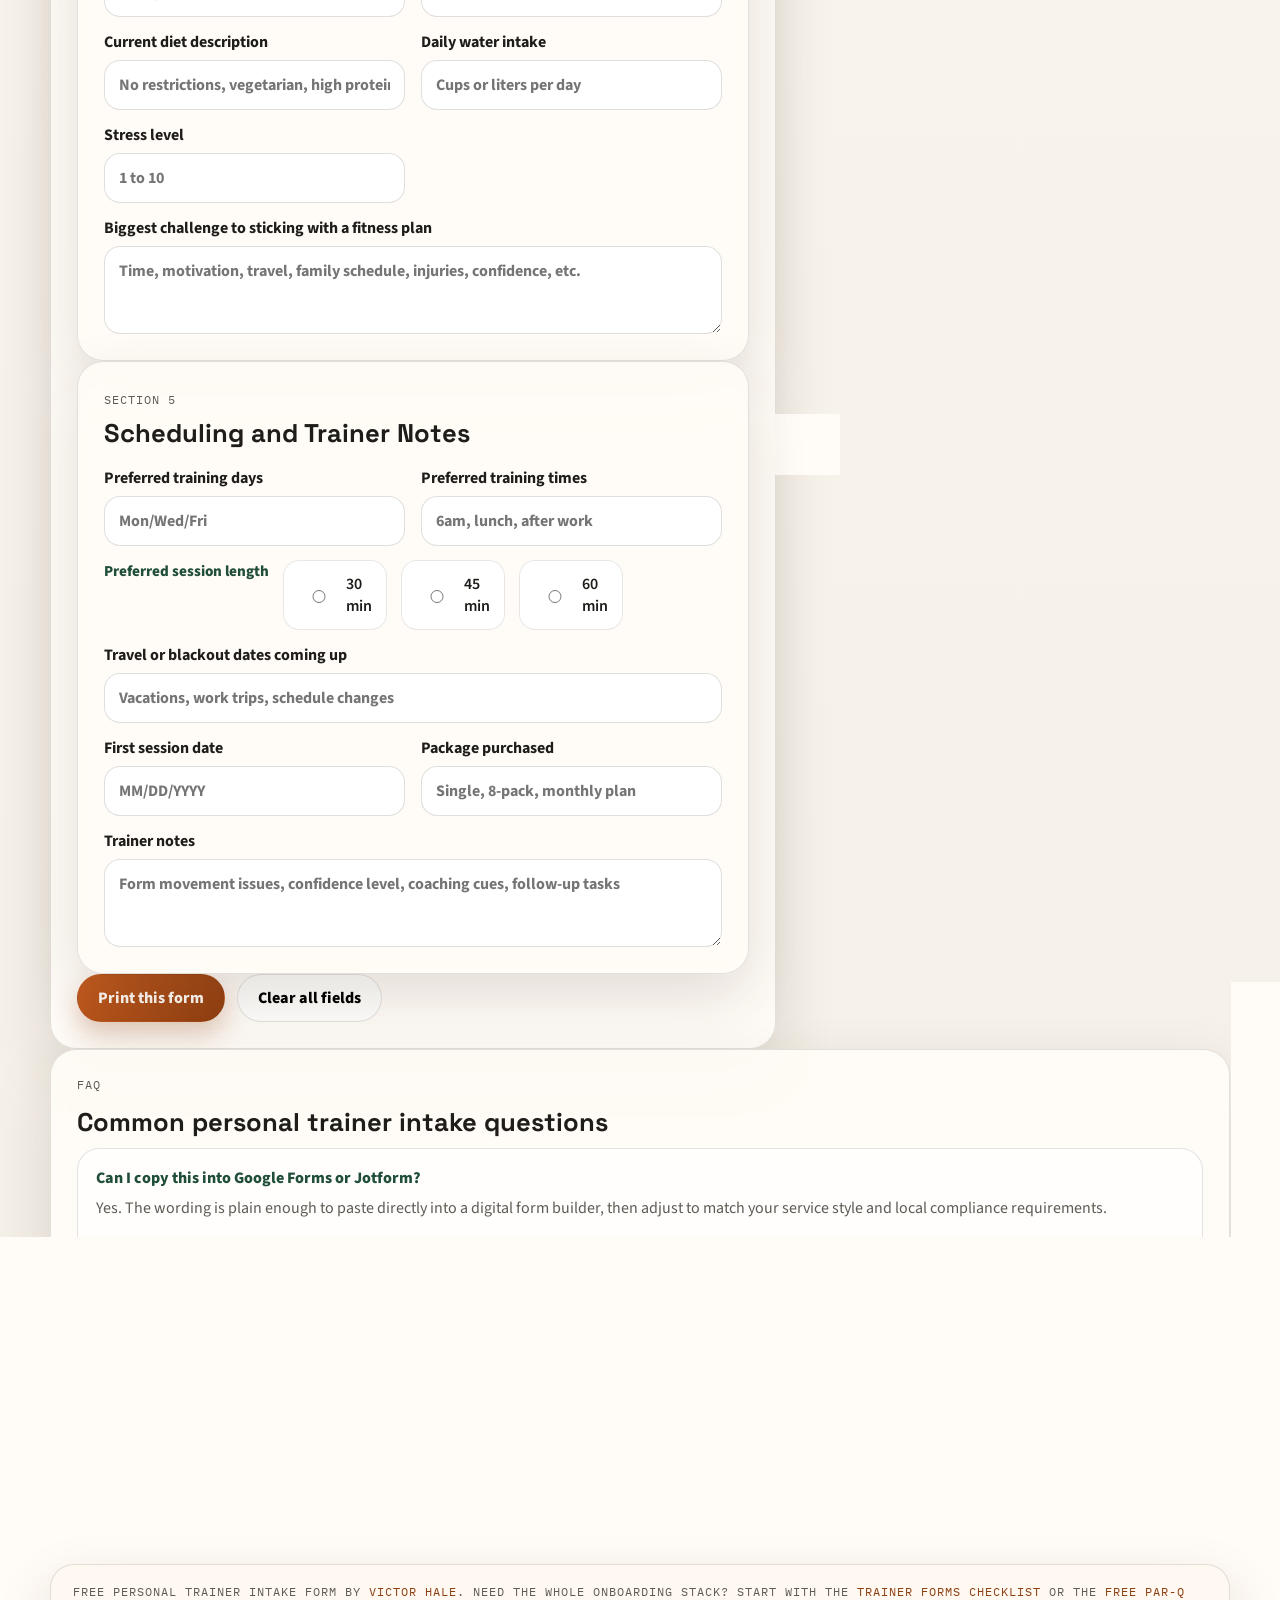
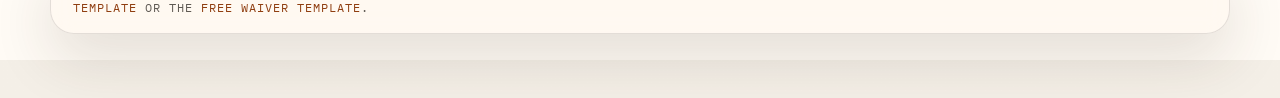
==== commit c055f014: "Deploy via entrepreneur agent" ====
--- a/index.html
+++ b/index.html
@@ -33,6 +33,7 @@
         <div class="action-row">
           <a class="button" href="#intake-form">Open the free intake form</a>
           <a class="ghost-button" href="personal-trainer-forms-checklist.html">Read the full forms guide</a>
+          <a class="ghost-button" href="personal-trainer-par-q-form.html">See the free PAR-Q form</a>
           <a class="ghost-button" href="personal-trainer-waiver-and-informed-consent-form.html">See the free waiver form</a>
         </div>
       </header>
@@ -55,7 +56,8 @@
       <div class="note-bar">
         <strong>How to use this page:</strong> fill in what you know, print it for the consult, or copy the sections into
         your preferred form builder. Then use the <a href="personal-trainer-forms-checklist.html">full forms checklist</a>
-        to decide which other trainer documents you need, or jump to the
+        to decide which other trainer documents you need, jump to the
+        <a href="personal-trainer-par-q-form.html">free PAR-Q screening form</a>, or jump to the
         <a href="personal-trainer-waiver-and-informed-consent-form.html">free waiver template</a>.
       </div>
 
@@ -307,7 +309,7 @@
           <div class="pack-grid">
             <div class="pack-card">
               <h4>PAR-Q screening</h4>
-              <p>Flag clients who should get medical clearance before training starts.</p>
+              <p>Flag clients who should get medical clearance before training starts. A free sample version is also available.</p>
             </div>
             <div class="pack-card">
               <h4>Waiver and consent</h4>
@@ -337,7 +339,7 @@
               <li>Session notes and progress log</li>
               <li>Package and payment agreement</li>
             </ul>
-            <p class="note">Need a free sample first? Use the <a href="personal-trainer-waiver-and-informed-consent-form.html">waiver and informed consent form</a>.</p>
+            <p class="note">Need a free sample first? Use the <a href="personal-trainer-par-q-form.html">PAR-Q screening form</a> or the <a href="personal-trainer-waiver-and-informed-consent-form.html">waiver and informed consent form</a>.</p>
           </div>
         </aside>
       </main>
@@ -363,6 +365,7 @@
       <footer class="footer">
         Free personal trainer intake form by <a href="https://victorhale1.gumroad.com/l/ynisz" target="_blank" rel="noopener">Victor Hale</a>.
         Need the whole onboarding stack? Start with the <a href="personal-trainer-forms-checklist.html">trainer forms checklist</a>
+        or the <a href="personal-trainer-par-q-form.html">free PAR-Q template</a>
         or the <a href="personal-trainer-waiver-and-informed-consent-form.html">free waiver template</a>.
       </footer>
     </div>
